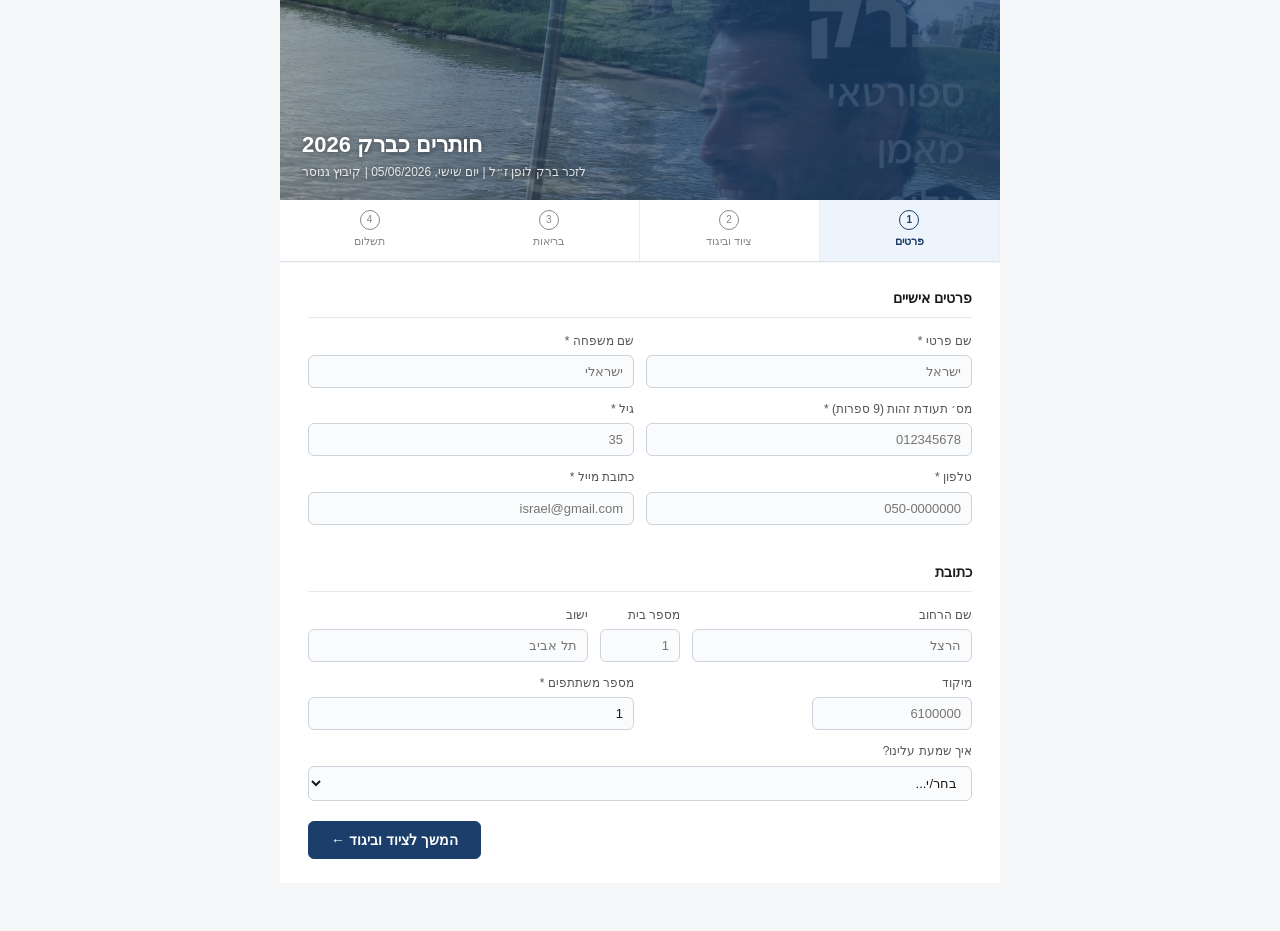
==== index.html @ a7f3f2da "Add close button to success message in index.html" ====
<!DOCTYPE html>
<html lang="he" dir="rtl">
<head>
<meta charset="UTF-8">
<meta name="viewport" content="width=device-width, initial-scale=1.0">
<title>חותרים כברק 2026 — טופס רישום</title>
<link rel="stylesheet" href="css/style.css">
</head>
<body>

<div class="page-wrap">
  <!-- Header hero -->
  <header class="site-header-hero">
    <div class="hero-img-wrap">
      <img src="images/logo.jpg" alt="ברק לופן — חותרים כברק" class="hero-img">
      <div class="hero-overlay">
        <div class="hero-title">חותרים כברק 2026</div>
        <div class="hero-sub">לזכר ברק לופן ז״ל | יום שישי, 05/06/2026 | קיבוץ גנוסר</div>
      </div>
    </div>
  </header>

  <!-- Progress bar -->
  <div class="progress-bar">
    <div class="step active" data-step="1"><span class="snum">1</span><span class="slabel">פרטים</span></div>
    <div class="step" data-step="2"><span class="snum">2</span><span class="slabel">ציוד וביגוד</span></div>
    <div class="step" data-step="3"><span class="snum">3</span><span class="slabel">בריאות</span></div>
    <div class="step" data-step="4"><span class="snum">4</span><span class="slabel">תשלום</span></div>
  </div>

  <main class="form-container">

    <!-- ── STEP 1: פרטים אישיים ── -->
    <section class="form-step active" id="step1">
      <h2 class="section-title">פרטים אישיים</h2>
      <div class="field-row">
        <div class="field">
          <label>שם פרטי *</label>
          <input type="text" id="firstName" placeholder="ישראל" required>
        </div>
        <div class="field">
          <label>שם משפחה *</label>
          <input type="text" id="lastName" placeholder="ישראלי" required>
        </div>
      </div>
      <div class="field-row">
        <div class="field">
          <label>מס׳ תעודת זהות (9 ספרות) *</label>
          <input type="text" id="idNumber" placeholder="012345678" maxlength="9" required>
        </div>
        <div class="field">
          <label>גיל *</label>
          <input type="number" id="age" placeholder="35" min="10" max="99" required>
        </div>
      </div>
      <div class="field-row">
        <div class="field">
          <label>טלפון *</label>
          <input type="tel" id="phone" placeholder="050-0000000" required>
        </div>
        <div class="field">
          <label>כתובת מייל *</label>
          <input type="email" id="email" placeholder="israel@gmail.com" required>
        </div>
      </div>

      <h2 class="section-title" style="margin-top:1.5rem">כתובת</h2>
      <div class="field-row field-row-3">
        <div class="field">
          <label>שם הרחוב</label>
          <input type="text" id="street" placeholder="הרצל">
        </div>
        <div class="field" style="max-width:100px">
          <label>מספר בית</label>
          <input type="text" id="houseNum" placeholder="1">
        </div>
        <div class="field">
          <label>ישוב</label>
          <input type="text" id="city" placeholder="תל אביב">
        </div>
      </div>
      <div class="field-row">
        <div class="field" style="max-width:160px">
          <label>מיקוד</label>
          <input type="text" id="zipCode" placeholder="6100000">
        </div>
        <div class="field">
          <label>מספר משתתפים *</label>
          <input type="number" id="participants" placeholder="1" min="1" max="10" value="1" required>
        </div>
      </div>
      <div class="field">
        <label>איך שמעת עלינו?</label>
        <select id="hearAbout">
          <option value="">בחר/י...</option>
          <option>דרך חברים</option>
          <option>רשתות חברתיות</option>
          <option>וואטסאפ</option>
          <option>פרסום</option>
          <option>אחר</option>
        </select>
      </div>
      <div class="step-nav">
        <button class="btn btn-primary" onclick="goStep(2)">המשך לציוד וביגוד ←</button>
      </div>
    </section>

    <!-- ── STEP 2: ציוד + ביגוד ── -->
    <section class="form-step" id="step2">
      <h2 class="section-title">ציוד חתירה</h2>
      <p class="section-sub">בחר/י ציוד. המלאי הזמין מוצג בזמן אמת.</p>

      <div class="equip-grid" id="equipGrid">
        <!-- filled by JS from Google Sheets inventory -->
      </div>

      <h2 class="section-title" style="margin-top:1.5rem">ביגוד — חולצות וכובעים</h2>
      <p class="section-sub">הכנס/י כמות לכל מידה (0 = לא מעוניין/ת)</p>

      <!-- חולצות -->
      <div class="merch-card">
        <div class="merch-thumb shirt-thumb"><img src="images/shirt.jpg" alt="חולצת חותרים כברק" style="width:100%;height:100%;object-fit:cover;object-position:center 30%;border-radius:6px"></div>
        <div class="merch-details">
          <div class="merch-name">חולצת מועדון — חותרים כברק</div>
          <div class="merch-price">₪40 ליחידה</div>
          <div class="shirt-sizes">
            <div class="size-field" data-size="S">
              <label>S</label>
              <input type="number" id="shirt_S" min="0" value="0" oninput="updateSummary()">
              <span class="stock-badge" id="stock_shirt_S">...</span>
            </div>
            <div class="size-field" data-size="M">
              <label>M</label>
              <input type="number" id="shirt_M" min="0" value="0" oninput="updateSummary()">
              <span class="stock-badge" id="stock_shirt_M">...</span>
            </div>
            <div class="size-field" data-size="L">
              <label>L</label>
              <input type="number" id="shirt_L" min="0" value="0" oninput="updateSummary()">
              <span class="stock-badge" id="stock_shirt_L">...</span>
            </div>
            <div class="size-field" data-size="XL">
              <label>XL</label>
              <input type="number" id="shirt_XL" min="0" value="0" oninput="updateSummary()">
              <span class="stock-badge" id="stock_shirt_XL">...</span>
            </div>
            <div class="size-field" data-size="XXL">
              <label>XXL</label>
              <input type="number" id="shirt_XXL" min="0" value="0" oninput="updateSummary()">
              <span class="stock-badge" id="stock_shirt_XXL">...</span>
            </div>
          </div>
        </div>
      </div>

      <!-- כובע -->
      <div class="merch-card" style="margin-top:10px">
        <div class="merch-thumb hat-thumb"><img src="images/hat.jpg" alt="כובע חותרים כברק" style="width:100%;height:100%;object-fit:cover;object-position:center top;border-radius:6px"></div>
        <div class="merch-details">
          <div class="merch-name">כובע — חותרים כברק</div>
          <div class="merch-price">₪40 ליחידה</div>
          <div class="hat-row">
            <label>כמות:</label>
            <input type="number" id="hat_qty" min="0" value="0" oninput="updateSummary()">
            <span class="stock-badge" id="stock_hat">...</span>
          </div>
        </div>
      </div>

      <!-- סיכום -->
      <div class="order-summary" id="orderSummary">
        <div class="summary-row"><span>חולצות</span><span id="sum_shirts">₪0</span></div>
        <div class="summary-row"><span>כובעים</span><span id="sum_hats">₪0</span></div>
        <div class="summary-row total"><span>סה״כ לתשלום</span><span id="sum_total">₪0</span></div>
      </div>

      <div class="step-nav">
        <button class="btn btn-ghost" onclick="goStep(1)">← חזרה</button>
        <button class="btn btn-primary" onclick="goStep(3)">המשך להצהרת בריאות ←</button>
      </div>
    </section>

    <!-- ── STEP 3: הצהרת בריאות ── -->
    <section class="form-step" id="step3">
      <h2 class="section-title">הצהרת בריאות וכתב ויתור</h2>

      <a class="doc-link" href="health_declaration.pdf" target="_blank">
        <span class="doc-icon">📄</span>
        <span class="doc-text">
          <strong>הצהרת בריאות וכתב ויתור — חותרים כברק 2026</strong>
          לחץ/י לקריאת המסמך המלא לפני החתימה
          <em>הצהרת_בריאות-מחתר-2026.pdf</em>
        </span>
        <span class="doc-arrow">↗</span>
      </a>

      <div class="notice-box">
        <span class="notice-icon">⚠</span>
        <span><strong>לתשומת לבך:</strong> החתימה על הצהרת הבריאות תקפה ומחייבת עבור כלל המשתתפים הרשומים בהזמנה זו.</span>
      </div>

      <label class="checkbox-row">
        <input type="checkbox" id="healthAgree" onchange="toggleHealthBtn()">
        <span>קראתי את <a href="health_declaration.pdf" target="_blank">הצהרת הבריאות וכתב הויתור</a> המלאים, הבנתי את תוכנם, ואני מסכים/ה לכל האמור בהם בשם עצמי ובשם כלל המשתתפים הרשומים בהזמנה.</span>
      </label>

      <h2 class="section-title" style="margin-top:1.2rem">חתימה דיגיטלית</h2>
      <div class="sign-wrap">
        <canvas id="signCanvas" width="500" height="120"></canvas>
        <button class="sign-clear" onclick="clearSign()">נקה חתימה</button>
      </div>
      <p class="sign-note">החתימה תקפה ומחייבת עבור כלל הרשומים בהזמנה</p>

      <div class="step-nav">
        <button class="btn btn-ghost" onclick="goStep(2)">← חזרה</button>
        <button class="btn btn-primary" id="healthNextBtn" disabled onclick="goStep(4)">המשך לתשלום ←</button>
      </div>
    </section>

    <!-- ── STEP 4: תשלום ── -->
    <section class="form-step" id="step4">
      <h2 class="section-title">סיכום הזמנה</h2>
      <div class="final-summary" id="finalSummary"></div>

      <div id="paymentSection">
        <h2 class="section-title" style="margin-top:1.2rem">תשלום</h2>
        <button class="btn btn-paybox" id="submitBtn" onclick="submitForm()">
          שלם/י <span id="payBtnAmt">₪0</span> דרך PayBox
        </button>
        <p class="pay-note">תועבר/י לאפליקציית PayBox לאישור התשלום</p>
      </div>

      <div id="freeSection" class="hidden">
        <div class="free-notice">
          <span>✓</span> לא נבחרו פריטים לתשלום — ניתן לסיים את ההרשמה
        </div>
        <button class="btn btn-primary" style="width:100%;margin-top:10px" onclick="submitForm()">
          סיים הרשמה ←
        </button>
      </div>

      <div id="submitMsg" class="submit-msg hidden"></div>

      <div class="step-nav" style="margin-top:0.5rem">
        <button class="btn btn-ghost" onclick="goStep(3)">← חזרה</button>
      </div>
    </section>

    <!-- ── SUCCESS ── -->
    <section class="form-step" id="stepSuccess">
      <div class="success-box">
        <div class="success-icon">✓</div>
        <h2>ההרשמה הושלמה!</h2>
        <p id="successEmail"></p>
        <div class="success-summary" id="successSummary"></div>
        <div id="successCloseBtn" class="hidden" style="margin-top:1.2rem">
          <button class="btn btn-primary" style="width:100%" onclick="window.close()">סיום וסגירה ✕</button>
        </div>
      </div>
    </section>

  </main>
</div>

<script src="js/config.js"></script>
<script src="js/inventory.js"></script>
<script src="js/form.js"></script>
<script src="js/signature.js"></script>
</body>
</html>
---- css/style.css ----
/* style.css — חותרים כברק 2026 */

/* ── Reset & base ── */
*, *::before, *::after { box-sizing: border-box; margin: 0; padding: 0; }

body {
  font-family: Arial, 'Helvetica Neue', sans-serif;
  background: #f4f6f8;
  color: #1a1a1a;
  font-size: 15px;
  line-height: 1.6;
}

/* ── Layout ── */
.page-wrap { max-width: 720px; margin: 0 auto; padding-bottom: 3rem; }

/* ── Header ── */
.site-header {
  background: #1b3f6a;
  color: #fff;
  padding: 14px 20px;
}
.header-inner { display: flex; align-items: center; justify-content: space-between; }
.logo         { font-size: 17px; font-weight: bold; }
.header-sub   { font-size: 12px; opacity: .75; }

/* ── Progress bar ── */
.progress-bar {
  display: flex;
  background: #fff;
  border-bottom: 1px solid #dde3ea;
}
.step {
  flex: 1;
  padding: 10px 6px;
  text-align: center;
  font-size: 11px;
  color: #888;
  border-right: 1px solid #eee;
  position: relative;
}
.step:last-child { border-right: none; }
.step.active { color: #1b3f6a; font-weight: bold; background: #eef4fb; }
.step.done   { color: #0f6e56; }
.snum {
  display: inline-flex; align-items: center; justify-content: center;
  width: 20px; height: 20px; border-radius: 50%;
  border: 1.5px solid currentColor; font-size: 10px;
  margin-bottom: 3px;
}
.step.done .snum { background: #0f6e56; border-color: #0f6e56; color: #fff; }
.slabel { display: block; }

/* ── Form container ── */
.form-container { background: #fff; padding: 24px 28px; margin-top: 1px; }
.form-step      { display: none; }
.form-step.active { display: block; }

/* ── Titles ── */
.section-title {
  font-size: 14px; font-weight: bold; color: #1a1a1a;
  border-bottom: 1px solid #e5e9ef; padding-bottom: 8px; margin-bottom: 14px;
}
.section-sub { font-size: 12px; color: #666; margin-bottom: 12px; }

/* ── Fields ── */
.field { display: flex; flex-direction: column; margin-bottom: 12px; }
.field label { font-size: 12px; color: #555; margin-bottom: 4px; }
.field input,
.field select,
input[type=text], input[type=email], input[type=tel],
input[type=number], select {
  border: 1px solid #cdd3da;
  border-radius: 6px;
  padding: 8px 10px;
  font-size: 13px;
  color: #1a1a1a;
  background: #fafbfc;
  width: 100%;
  direction: rtl;
}
input:focus, select:focus { outline: none; border-color: #1b3f6a; background: #fff; }
input.error { border-color: #e24b4a; }

.field-row   { display: grid; grid-template-columns: 1fr 1fr; gap: 12px; }
.field-row-3 { grid-template-columns: 1fr 80px 1fr; }

/* ── Buttons ── */
.btn {
  display: inline-block; padding: 10px 22px; border-radius: 6px;
  font-size: 14px; font-weight: bold; cursor: pointer;
  border: 1px solid #cdd3da; text-align: center;
}
.btn-primary {
  background: #1b3f6a; color: #fff; border-color: #1b3f6a;
}
.btn-primary:hover { background: #163256; }
.btn-ghost {
  background: #f4f6f8; color: #555; border-color: #cdd3da;
}
.btn-ghost:hover { background: #eaecef; }
.btn-paybox {
  background: #0070C0; color: #fff; border-color: #0070C0;
  width: 100%; padding: 12px; font-size: 15px; margin-top: 12px;
}
.btn-paybox:hover { background: #005ea0; }
.btn:disabled { opacity: .45; cursor: not-allowed; }

.step-nav {
  display: flex; gap: 10px; justify-content: flex-start;
  margin-top: 20px; flex-direction: row-reverse;
}

/* ── Equipment cards ── */
.equip-grid {
  display: grid; grid-template-columns: repeat(3,1fr); gap: 12px; margin-bottom: 16px;
}
.equip-card {
  border: 1px solid #dde3ea; border-radius: 8px; padding: 12px;
  background: #fafbfc; text-align: center;
}
.equip-card.out-of-stock { opacity: .55; }
.equip-img {
  height: 80px; border-radius: 6px; margin-bottom: 8px;
  background: #d0e8f5; overflow: hidden;
  display: flex; align-items: center; justify-content: center;
  font-size: 11px; color: #185FA5;
}
.equip-img img {
  width: 100%; height: 100%; object-fit: cover;
  object-position: center; border-radius: 6px; display: block;
}
.equip-img-sup_single   { background: #e8f0e0; color: #3B6D11; }
.equip-img-kayak_double { background: #f0e8f5; color: #534AB7; }
.equip-name  { font-size: 13px; font-weight: bold; margin-bottom: 4px; }
.equip-stock { font-size: 11px; margin-bottom: 8px; }
.equip-qty-row {
  display: flex; align-items: center; gap: 6px; justify-content: center;
}
.equip-qty-row label { font-size: 12px; color: #555; }
.equip-qty-row input { width: 60px; }

/* ── Merch cards ── */
.merch-card {
  display: flex; gap: 14px; border: 1px solid #dde3ea;
  border-radius: 8px; padding: 14px; background: #fafbfc;
}
.merch-thumb {
  width: 80px; height: 80px; flex-shrink: 0; border-radius: 6px;
  background: #e8f0e0; display: flex; align-items: center;
  justify-content: center; font-size: 11px; color: #3B6D11; text-align: center;
  line-height: 1.4;
}
.hat-thumb { background: #fef3e2; color: #854F0B; }
.merch-details { flex: 1; }
.merch-name  { font-size: 13px; font-weight: bold; margin-bottom: 4px; }
.merch-price {
  display: inline-block; font-size: 12px; color: #185FA5;
  background: #e6f1fb; border-radius: 4px; padding: 2px 8px; margin-bottom: 10px;
}
.shirt-sizes {
  display: flex; gap: 10px; flex-wrap: wrap;
}
.size-field { display: flex; flex-direction: column; align-items: center; gap: 3px; }
.size-field label { font-size: 11px; color: #555; }
.size-field input  { width: 52px; text-align: center; }
.hat-row {
  display: flex; align-items: center; gap: 10px;
}
.hat-row label { font-size: 12px; color: #555; }
.hat-row input  { width: 70px; }

/* ── Stock badges ── */
.stock-badge {
  font-size: 10px; border-radius: 4px; padding: 2px 5px;
}
.stock-ok      { color: #3B6D11; background: #EAF3DE; }
.stock-low     { color: #854F0B; background: #FAEEDA; }
.stock-out     { color: #A32D2D; background: #FCEBEB; }
.stock-unknown { color: #888;    background: #f0f0f0; }

/* ── Order summary ── */
.order-summary {
  border: 1px solid #dde3ea; border-radius: 8px; padding: 12px 16px;
  background: #fafbfc; margin-top: 16px;
}
.summary-row {
  display: flex; justify-content: space-between;
  font-size: 13px; padding: 4px 0; color: #333;
}
.summary-row.total {
  font-weight: bold; font-size: 14px;
  border-top: 1px solid #dde3ea; margin-top: 6px; padding-top: 8px;
}

/* ── Document link ── */
.doc-link {
  display: flex; align-items: center; gap: 12px;
  border: 1px solid #1b3f6a; border-radius: 8px;
  padding: 13px 16px; background: #eef4fb; text-decoration: none;
  margin-bottom: 14px; color: #1b3f6a;
}
.doc-icon  { font-size: 20px; flex-shrink: 0; }
.doc-text  { flex: 1; font-size: 12px; line-height: 1.5; }
.doc-text strong { font-size: 13px; display: block; margin-bottom: 2px; }
.doc-text em { font-size: 10px; opacity: .7; font-style: normal; }
.doc-arrow { font-size: 16px; }

/* ── Notice box ── */
.notice-box {
  border: 1px solid #BA7517; border-radius: 8px;
  padding: 10px 14px; background: #FAEEDA;
  font-size: 12px; color: #6B3A07; line-height: 1.6;
  display: flex; gap: 8px; align-items: flex-start; margin-bottom: 14px;
}
.notice-icon { font-size: 15px; flex-shrink: 0; margin-top: 1px; }

/* ── Checkbox row ── */
.checkbox-row {
  display: flex; align-items: flex-start; gap: 10px;
  padding: 12px 14px; border: 1px solid #dde3ea; border-radius: 8px;
  background: #fafbfc; cursor: pointer; margin-bottom: 14px; font-size: 12px;
  line-height: 1.65;
}
.checkbox-row input { margin-top: 3px; flex-shrink: 0; accent-color: #1b3f6a; }
.checkbox-row a { color: #1b3f6a; }

/* ── Signature ── */
.sign-wrap {
  border: 1px dashed #aab4bf; border-radius: 8px;
  background: #fafbfc; position: relative; margin-bottom: 6px;
}
#signCanvas { display: block; width: 100%; cursor: crosshair; touch-action: none; }
.sign-clear {
  position: absolute; top: 6px; left: 8px;
  background: rgba(255,255,255,.85); border: 1px solid #cdd3da;
  border-radius: 4px; font-size: 11px; padding: 3px 8px; cursor: pointer;
}
.sign-note { font-size: 11px; color: #888; text-align: center; margin-bottom: 14px; }

/* ── Final summary ── */
.final-summary {
  border: 1px solid #dde3ea; border-radius: 8px;
  padding: 14px 16px; background: #fafbfc; margin-bottom: 16px;
}
.fs-row {
  display: flex; justify-content: space-between;
  font-size: 13px; padding: 4px 0; color: #333;
}
.fs-row.total {
  font-weight: bold; font-size: 14px;
  border-top: 1px solid #dde3ea; margin-top: 6px; padding-top: 8px;
}

/* ── Payment options ── */
.payment-options { display: flex; gap: 10px; margin-bottom: 4px; }
.pay-option {
  flex: 1; border: 1px solid #cdd3da; border-radius: 8px;
  padding: 10px; text-align: center; cursor: pointer; background: #fafbfc;
}
.pay-option.selected {
  border: 2px solid #0070C0; background: #fff;
}
.pay-name { font-size: 13px; font-weight: bold; color: #1a1a1a; }
.pay-sub  { font-size: 11px; color: #888; margin-top: 2px; }
.pay-option.selected .pay-name { color: #0070C0; }
.pay-note { font-size: 11px; color: #888; text-align: center; margin-top: 6px; }

/* ── Submit message ── */
.submit-msg { padding: 10px 14px; border-radius: 6px; margin-top: 10px;
  background: #FCEBEB; color: #A32D2D; font-size: 13px; }
.hidden { display: none; }

/* ── Success ── */
.success-box { text-align: center; padding: 32px 16px; }
.success-icon {
  width: 54px; height: 54px; border-radius: 50%; background: #EAF3DE;
  display: flex; align-items: center; justify-content: center;
  margin: 0 auto 14px; font-size: 24px; color: #3B6D11;
}
.success-box h2 { font-size: 20px; margin-bottom: 6px; }
.success-box p  { font-size: 13px; color: #666; margin-bottom: 16px; }
.success-summary {
  border: 1px solid #dde3ea; border-radius: 8px;
  padding: 14px 16px; background: #fafbfc; text-align: right;
}

/* ── Badges ── */
.badge         { display: inline-block; padding: 2px 8px; border-radius: 9px; font-size: 11px; font-weight: bold; }
.badge-green   { background: #EAF3DE; color: #3B6D11; }
.badge-amber   { background: #FAEEDA; color: #854F0B; }
.badge-red     { background: #FCEBEB; color: #A32D2D; }
.badge-blue    { background: #E6F1FB; color: #185FA5; }

/* ── Responsive ── */
@media (max-width: 560px) {
  .field-row, .field-row-3 { grid-template-columns: 1fr; }
  .equip-grid { grid-template-columns: 1fr 1fr; }
  .form-container { padding: 16px; }
  .shirt-sizes { gap: 6px; }
}

/* ── Hero header with logo image ── */
.site-header-hero { width: 100%; }
.hero-img-wrap {
  position: relative; width: 100%; height: 200px; overflow: hidden;
}
.hero-img {
  width: 100%; height: 100%; object-fit: cover; object-position: center 30%;
  display: block;
}
.hero-overlay {
  position: absolute; inset: 0;
  background: linear-gradient(to left, rgba(27,63,106,0.72) 40%, rgba(0,0,0,0.25) 100%);
  display: flex; flex-direction: column;
  align-items: flex-end; justify-content: flex-end;
  padding: 18px 22px;
}
.hero-title {
  font-size: 22px; font-weight: bold; color: #fff;
  text-shadow: 0 1px 6px rgba(0,0,0,.5); line-height: 1.2;
}
.hero-sub {
  font-size: 12px; color: rgba(255,255,255,.85);
  text-shadow: 0 1px 4px rgba(0,0,0,.5); margin-top: 4px;
}

@media (max-width: 560px) {
  .hero-img-wrap { height: 150px; }
  .hero-title { font-size: 17px; }
}

/* ── Free registration notice ── */
.free-notice {
  border: 1px solid #0f6e56; border-radius: 8px;
  padding: 12px 16px; background: #EAF3DE;
  font-size: 13px; color: #3B6D11; font-weight: bold;
  display: flex; align-items: center; gap: 8px;
}
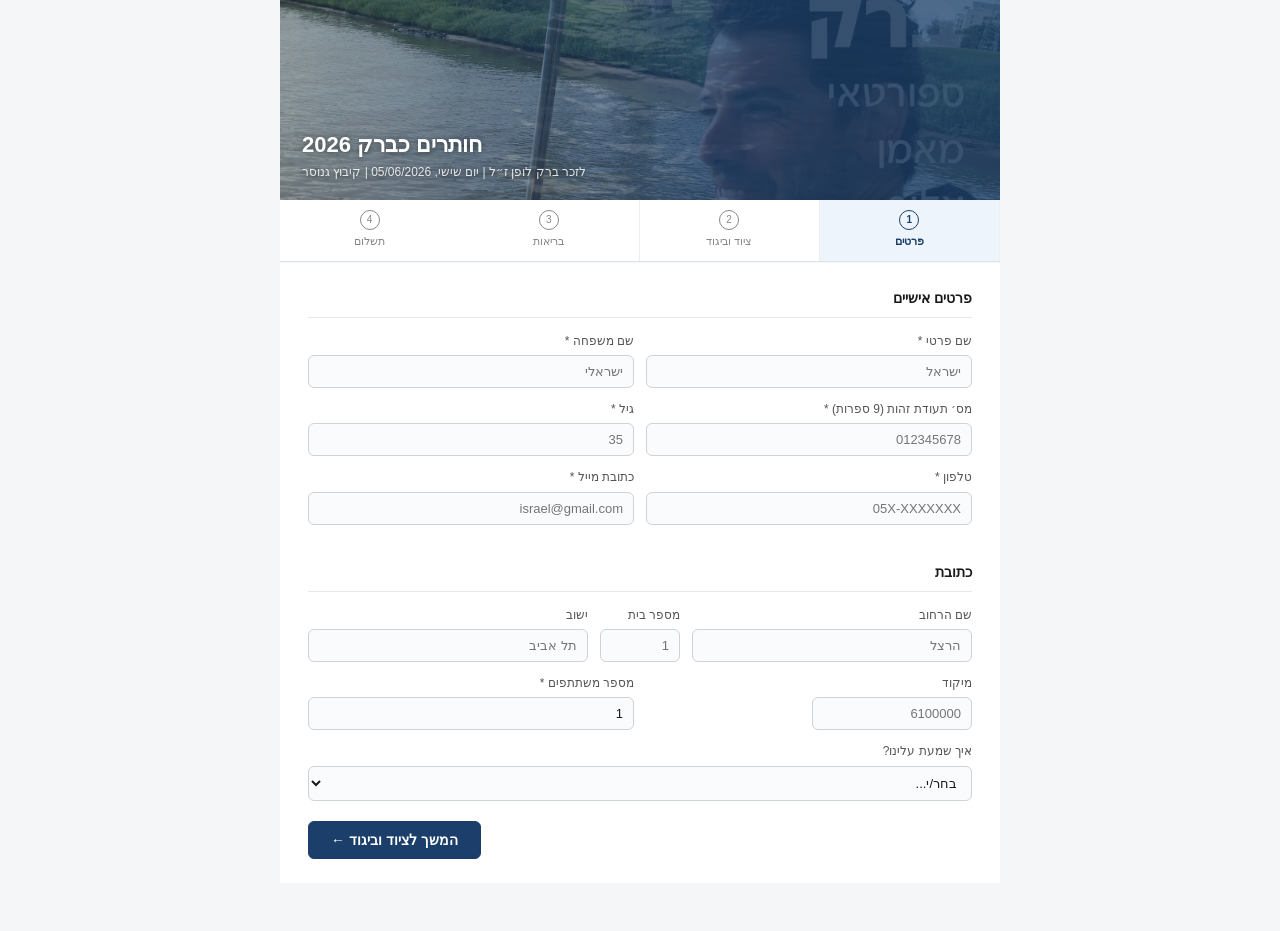
==== commit 53946d2a: "Update age, phone, and participants input constraints" ====
--- a/index.html
+++ b/index.html
@@ -50,13 +50,13 @@
         </div>
         <div class="field">
           <label>גיל *</label>
-          <input type="number" id="age" placeholder="35" min="10" max="99" required>
+          <input type="number" id="age" placeholder="35" min="12" max="99" required>
         </div>
       </div>
       <div class="field-row">
         <div class="field">
           <label>טלפון *</label>
-          <input type="tel" id="phone" placeholder="050-0000000" required>
+          <input type="tel" id="phone" placeholder="05X-XXXXXXX" required>
         </div>
         <div class="field">
           <label>כתובת מייל *</label>
@@ -86,7 +86,7 @@
         </div>
         <div class="field">
           <label>מספר משתתפים *</label>
-          <input type="number" id="participants" placeholder="1" min="1" max="10" value="1" required>
+          <input type="number" id="participants" placeholder="1" min="1" max="3" value="1" required>
         </div>
       </div>
       <div class="field">
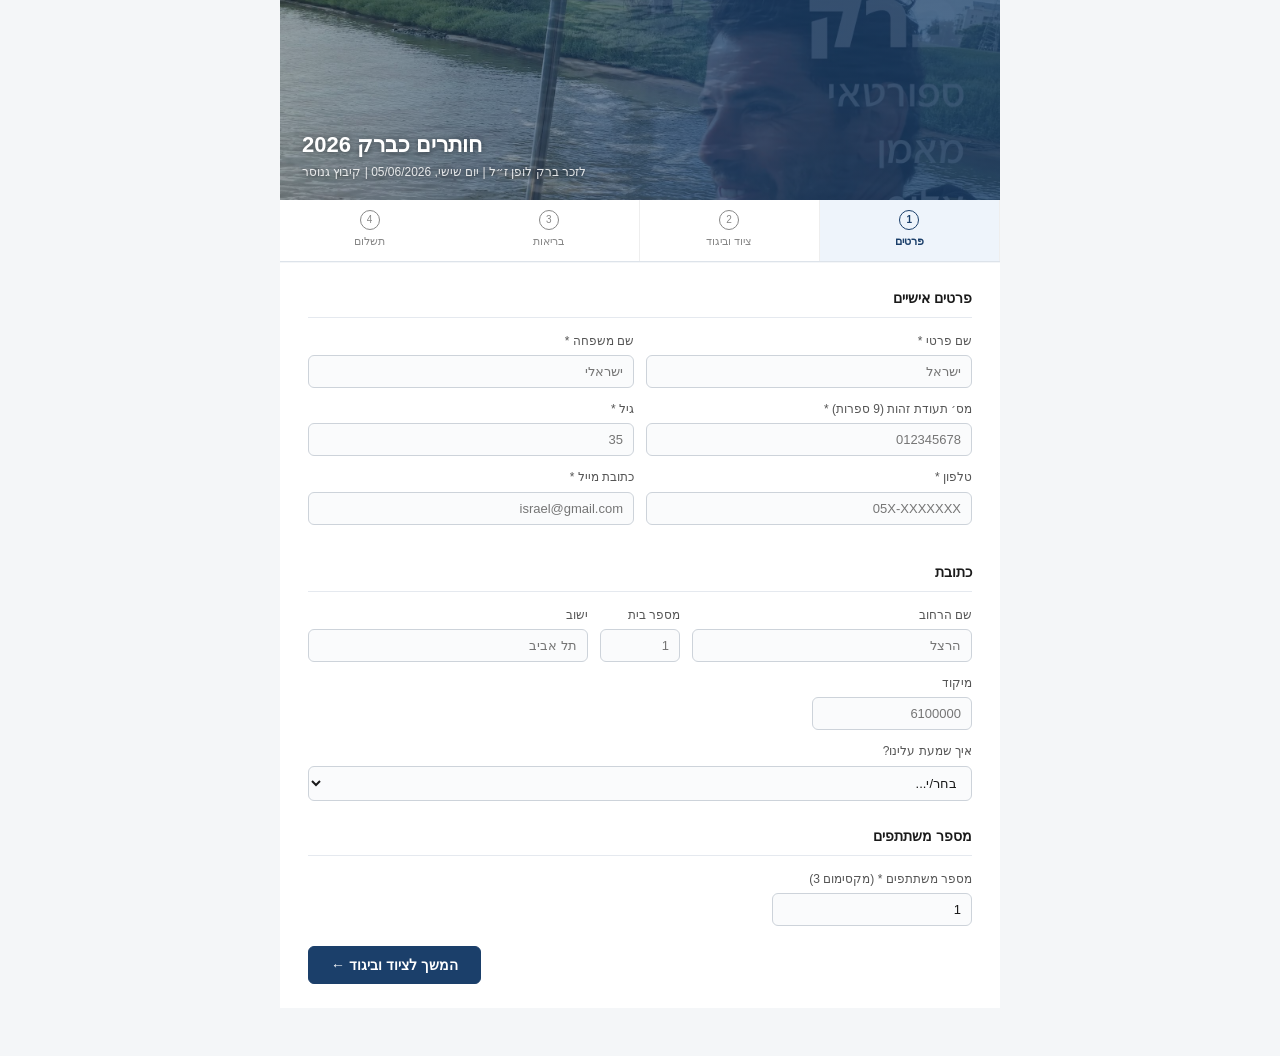
==== commit cbed31f2: "Reorganize participant input fields in index.html" ====
--- a/index.html
+++ b/index.html
@@ -4,6 +4,15 @@
 <meta charset="UTF-8">
 <meta name="viewport" content="width=device-width, initial-scale=1.0">
 <title>חותרים כברק 2026 — טופס רישום</title>
+
+<!-- Open Graph — תצוגה בוואטסאפ / פייסבוק / מייל -->
+<meta property="og:title"       content="חותרים כברק 2026 — הרשמה לאירוע">
+<meta property="og:description" content="לזכר ברק לופן ז״ל | יום שישי 05/06/2026 | קיבוץ גנוסר">
+<meta property="og:image"       content="https://cohengm-givaat.github.io/chotrim-kebarak-2026/images/logo.jpg">
+<meta property="og:url"         content="https://cohengm-givaat.github.io/chotrim-kebarak-2026/">
+<meta property="og:type"        content="website">
+<meta name="twitter:card"       content="summary_large_image">
+
 <link rel="stylesheet" href="css/style.css">
 </head>
 <body>
@@ -79,15 +88,9 @@
           <input type="text" id="city" placeholder="תל אביב">
         </div>
       </div>
-      <div class="field-row">
-        <div class="field" style="max-width:160px">
+      <div class="field" style="max-width:160px">
           <label>מיקוד</label>
           <input type="text" id="zipCode" placeholder="6100000">
-        </div>
-        <div class="field">
-          <label>מספר משתתפים *</label>
-          <input type="number" id="participants" placeholder="1" min="1" max="3" value="1" required>
-        </div>
       </div>
       <div class="field">
         <label>איך שמעת עלינו?</label>
@@ -99,6 +102,42 @@
           <option>פרסום</option>
           <option>אחר</option>
         </select>
+      </div>
+
+      <h2 class="section-title" style="margin-top:1.5rem">מספר משתתפים</h2>
+      <div class="field" style="max-width:200px">
+        <label>מספר משתתפים * (מקסימום 3)</label>
+        <input type="number" id="participants" placeholder="1" min="1" max="3" value="1" required onchange="updateGuests()">
+      </div>
+
+      <!-- משתתף 2 -->
+      <div id="guest2" style="display:none">
+        <h2 class="section-title" style="margin-top:1rem">פרטי משתתף 2</h2>
+        <div class="field-row">
+          <div class="field">
+            <label>שם מלא *</label>
+            <input type="text" id="guest2Name" placeholder="שם פרטי ומשפחה">
+          </div>
+          <div class="field">
+            <label>תעודת זהות (9 ספרות) *</label>
+            <input type="text" id="guest2Id" placeholder="012345678" maxlength="9">
+          </div>
+        </div>
+      </div>
+
+      <!-- משתתף 3 -->
+      <div id="guest3" style="display:none">
+        <h2 class="section-title" style="margin-top:1rem">פרטי משתתף 3</h2>
+        <div class="field-row">
+          <div class="field">
+            <label>שם מלא *</label>
+            <input type="text" id="guest3Name" placeholder="שם פרטי ומשפחה">
+          </div>
+          <div class="field">
+            <label>תעודת זהות (9 ספרות) *</label>
+            <input type="text" id="guest3Id" placeholder="012345678" maxlength="9">
+          </div>
+        </div>
       </div>
       <div class="step-nav">
         <button class="btn btn-primary" onclick="goStep(2)">המשך לציוד וביגוד ←</button>
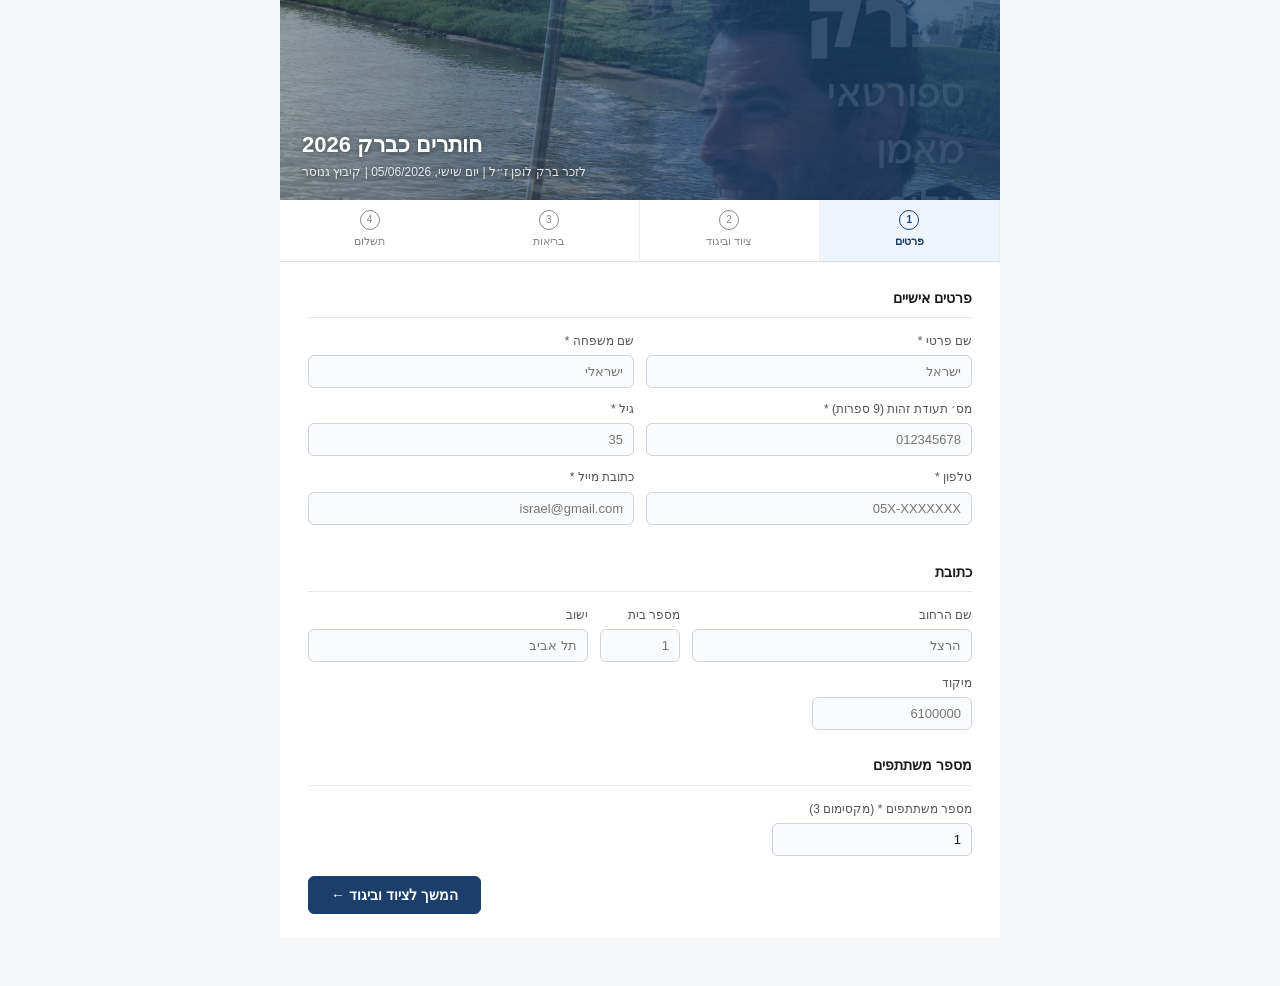
==== commit 79f96d05: "Update index.html" ====
--- a/index.html
+++ b/index.html
@@ -92,17 +92,7 @@
           <label>מיקוד</label>
           <input type="text" id="zipCode" placeholder="6100000">
       </div>
-      <div class="field">
-        <label>איך שמעת עלינו?</label>
-        <select id="hearAbout">
-          <option value="">בחר/י...</option>
-          <option>דרך חברים</option>
-          <option>רשתות חברתיות</option>
-          <option>וואטסאפ</option>
-          <option>פרסום</option>
-          <option>אחר</option>
-        </select>
-      </div>
+
 
       <h2 class="section-title" style="margin-top:1.5rem">מספר משתתפים</h2>
       <div class="field" style="max-width:200px">
@@ -122,6 +112,10 @@
             <label>תעודת זהות (9 ספרות) *</label>
             <input type="text" id="guest2Id" placeholder="012345678" maxlength="9">
           </div>
+          <div class="field" style="max-width:120px">
+            <label>גיל *</label>
+            <input type="number" id="guest2Age" placeholder="18" min="12" max="99">
+          </div>
         </div>
       </div>
 
@@ -136,6 +130,10 @@
           <div class="field">
             <label>תעודת זהות (9 ספרות) *</label>
             <input type="text" id="guest3Id" placeholder="012345678" maxlength="9">
+          </div>
+          <div class="field" style="max-width:120px">
+            <label>גיל *</label>
+            <input type="number" id="guest3Age" placeholder="18" min="12" max="99">
           </div>
         </div>
       </div>
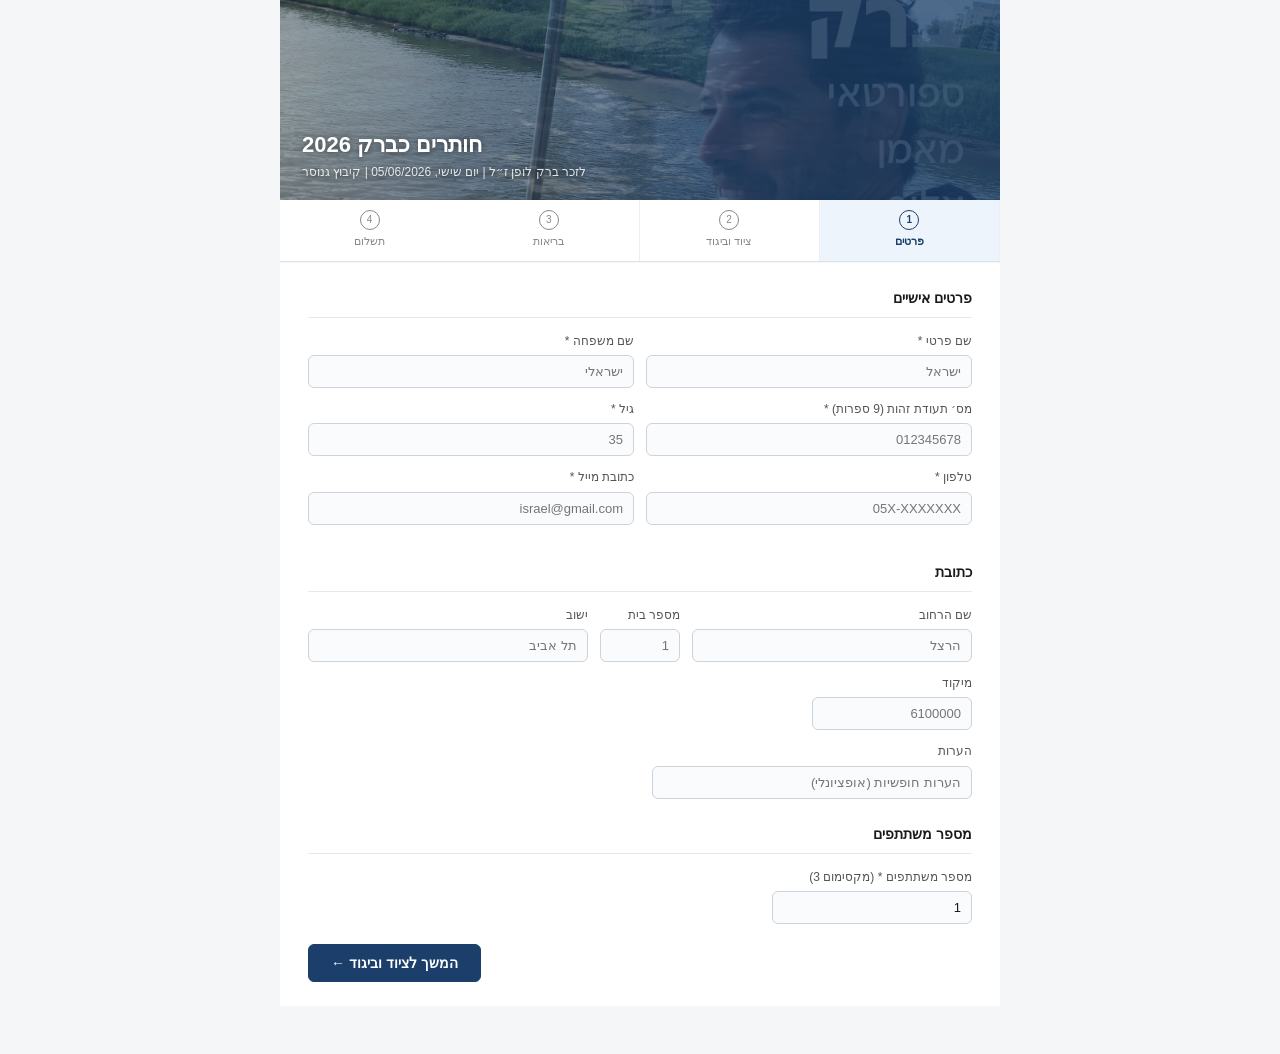
==== commit 7f182518: "Add notes input field and item counters initialization" ====
--- a/index.html
+++ b/index.html
@@ -93,6 +93,10 @@
           <input type="text" id="zipCode" placeholder="6100000">
       </div>
 
+      <div class="field" style="max-width:320px">
+        <label>הערות</label>
+        <input type="text" id="notes" placeholder="הערות חופשיות (אופציונלי)" oninput="updateSummary()">
+      </div>
 
       <h2 class="section-title" style="margin-top:1.5rem">מספר משתתפים</h2>
       <div class="field" style="max-width:200px">
@@ -159,6 +163,7 @@
         <div class="merch-thumb shirt-thumb"><img src="images/shirt.jpg" alt="חולצת חותרים כברק" style="width:100%;height:100%;object-fit:cover;object-position:center 30%;border-radius:6px"></div>
         <div class="merch-details">
           <div class="merch-name">חולצת מועדון — חותרים כברק</div>
+          <div id="shirt_counter" style="font-size:13px;color:#2A7A4F;margin:4px 0 8px;transition:color 0.2s">בחרת 0 מתוך 1 מותר</div>
           <div class="merch-price">₪40 ליחידה</div>
           <div class="shirt-sizes">
             <div class="size-field" data-size="S">
@@ -195,6 +200,7 @@
         <div class="merch-thumb hat-thumb"><img src="images/hat.jpg" alt="כובע חותרים כברק" style="width:100%;height:100%;object-fit:cover;object-position:center top;border-radius:6px"></div>
         <div class="merch-details">
           <div class="merch-name">כובע — חותרים כברק</div>
+          <div id="hat_counter" style="font-size:13px;color:#2A7A4F;margin:4px 0 8px;transition:color 0.2s">בחרת 0 מתוך 1 מותר</div>
           <div class="merch-price">₪40 ליחידה</div>
           <div class="hat-row">
             <label>כמות:</label>
@@ -213,7 +219,7 @@
 
       <div class="step-nav">
         <button class="btn btn-ghost" onclick="goStep(1)">← חזרה</button>
-        <button class="btn btn-primary" onclick="goStep(3)">המשך להצהרת בריאות ←</button>
+        <button id="btn_step2_next" class="btn btn-primary" onclick="goStep(3)">המשך להצהרת בריאות ←</button>
       </div>
     </section>
 
@@ -303,5 +309,11 @@
 <script src="js/inventory.js"></script>
 <script src="js/form.js"></script>
 <script src="js/signature.js"></script>
+<script>
+  // אתחול מונים בטעינת הדף
+  document.addEventListener("DOMContentLoaded", function() {
+    updateItemCounters();
+  });
+</script>
 </body>
 </html>
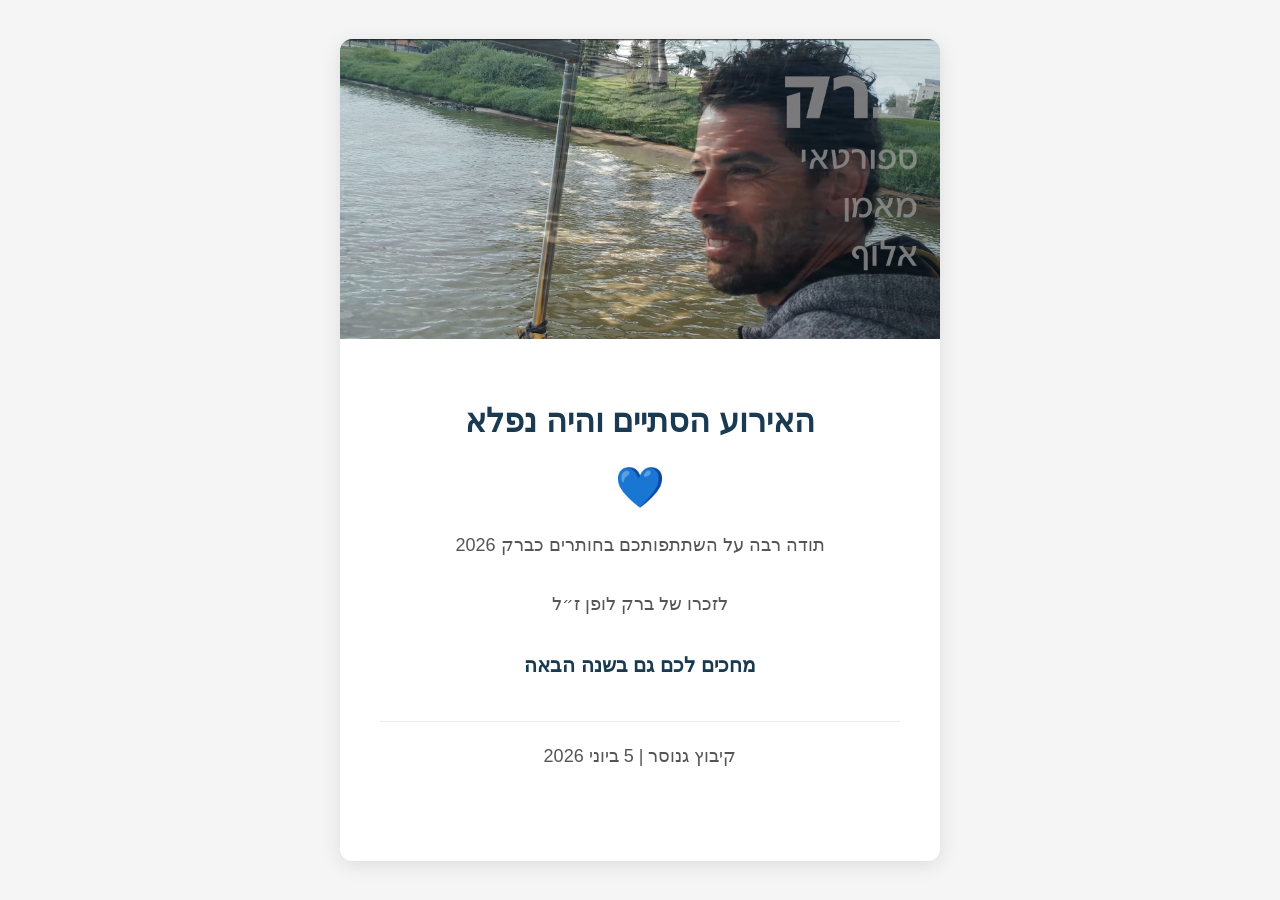
==== commit 4e25d8e2: "Add files via upload" ====
--- a/index.html
+++ b/index.html
@@ -1,319 +1,12 @@
 <!DOCTYPE html>
 <html lang="he" dir="rtl">
 <head>
-<meta charset="UTF-8">
-<meta name="viewport" content="width=device-width, initial-scale=1.0">
-<title>חותרים כברק 2026 — טופס רישום</title>
-
-<!-- Open Graph — תצוגה בוואטסאפ / פייסבוק / מייל -->
-<meta property="og:title"       content="חותרים כברק 2026 — הרשמה לאירוע">
-<meta property="og:description" content="לזכר ברק לופן ז״ל | יום שישי 05/06/2026 | קיבוץ גנוסר">
-<meta property="og:image"       content="https://cohengm-givaat.github.io/chotrim-kebarak-2026/images/logo.jpg">
-<meta property="og:url"         content="https://cohengm-givaat.github.io/chotrim-kebarak-2026/">
-<meta property="og:type"        content="website">
-<meta name="twitter:card"       content="summary_large_image">
-
-<link rel="stylesheet" href="css/style.css">
+  <meta charset="UTF-8">
+  <meta http-equiv="refresh" content="0;url=closed.html">
+  <title>חותרים כברק 2026</title>
 </head>
 <body>
-
-<div class="page-wrap">
-  <!-- Header hero -->
-  <header class="site-header-hero">
-    <div class="hero-img-wrap">
-      <img src="images/logo.jpg" alt="ברק לופן — חותרים כברק" class="hero-img">
-      <div class="hero-overlay">
-        <div class="hero-title">חותרים כברק 2026</div>
-        <div class="hero-sub">לזכר ברק לופן ז״ל | יום שישי, 05/06/2026 | קיבוץ גנוסר</div>
-      </div>
-    </div>
-  </header>
-
-  <!-- Progress bar -->
-  <div class="progress-bar">
-    <div class="step active" data-step="1"><span class="snum">1</span><span class="slabel">פרטים</span></div>
-    <div class="step" data-step="2"><span class="snum">2</span><span class="slabel">ציוד וביגוד</span></div>
-    <div class="step" data-step="3"><span class="snum">3</span><span class="slabel">בריאות</span></div>
-    <div class="step" data-step="4"><span class="snum">4</span><span class="slabel">תשלום</span></div>
-  </div>
-
-  <main class="form-container">
-
-    <!-- ── STEP 1: פרטים אישיים ── -->
-    <section class="form-step active" id="step1">
-      <h2 class="section-title">פרטים אישיים</h2>
-      <div class="field-row">
-        <div class="field">
-          <label>שם פרטי *</label>
-          <input type="text" id="firstName" placeholder="ישראל" required>
-        </div>
-        <div class="field">
-          <label>שם משפחה *</label>
-          <input type="text" id="lastName" placeholder="ישראלי" required>
-        </div>
-      </div>
-      <div class="field-row">
-        <div class="field">
-          <label>מס׳ תעודת זהות (9 ספרות) *</label>
-          <input type="text" id="idNumber" placeholder="012345678" maxlength="9" required>
-        </div>
-        <div class="field">
-          <label>גיל *</label>
-          <input type="number" id="age" placeholder="35" min="12" max="99" required>
-        </div>
-      </div>
-      <div class="field-row">
-        <div class="field">
-          <label>טלפון *</label>
-          <input type="tel" id="phone" placeholder="05X-XXXXXXX" required>
-        </div>
-        <div class="field">
-          <label>כתובת מייל *</label>
-          <input type="email" id="email" placeholder="israel@gmail.com" required>
-        </div>
-      </div>
-
-      <h2 class="section-title" style="margin-top:1.5rem">כתובת</h2>
-      <div class="field-row field-row-3">
-        <div class="field">
-          <label>שם הרחוב</label>
-          <input type="text" id="street" placeholder="הרצל">
-        </div>
-        <div class="field" style="max-width:100px">
-          <label>מספר בית</label>
-          <input type="text" id="houseNum" placeholder="1">
-        </div>
-        <div class="field">
-          <label>ישוב</label>
-          <input type="text" id="city" placeholder="תל אביב">
-        </div>
-      </div>
-      <div class="field" style="max-width:160px">
-          <label>מיקוד</label>
-          <input type="text" id="zipCode" placeholder="6100000">
-      </div>
-
-      <div class="field" style="max-width:320px">
-        <label>הערות</label>
-        <input type="text" id="notes" placeholder="הערות חופשיות (אופציונלי)" oninput="updateSummary()">
-      </div>
-
-      <h2 class="section-title" style="margin-top:1.5rem">מספר משתתפים</h2>
-      <div class="field" style="max-width:200px">
-        <label>מספר משתתפים * (מקסימום 3)</label>
-        <input type="number" id="participants" placeholder="1" min="1" max="3" value="1" required onchange="updateGuests()">
-      </div>
-
-      <!-- משתתף 2 -->
-      <div id="guest2" style="display:none">
-        <h2 class="section-title" style="margin-top:1rem">פרטי משתתף 2</h2>
-        <div class="field-row">
-          <div class="field">
-            <label>שם מלא *</label>
-            <input type="text" id="guest2Name" placeholder="שם פרטי ומשפחה">
-          </div>
-          <div class="field">
-            <label>תעודת זהות (9 ספרות) *</label>
-            <input type="text" id="guest2Id" placeholder="012345678" maxlength="9">
-          </div>
-          <div class="field" style="max-width:120px">
-            <label>גיל *</label>
-            <input type="number" id="guest2Age" placeholder="18" min="12" max="99">
-          </div>
-        </div>
-      </div>
-
-      <!-- משתתף 3 -->
-      <div id="guest3" style="display:none">
-        <h2 class="section-title" style="margin-top:1rem">פרטי משתתף 3</h2>
-        <div class="field-row">
-          <div class="field">
-            <label>שם מלא *</label>
-            <input type="text" id="guest3Name" placeholder="שם פרטי ומשפחה">
-          </div>
-          <div class="field">
-            <label>תעודת זהות (9 ספרות) *</label>
-            <input type="text" id="guest3Id" placeholder="012345678" maxlength="9">
-          </div>
-          <div class="field" style="max-width:120px">
-            <label>גיל *</label>
-            <input type="number" id="guest3Age" placeholder="18" min="12" max="99">
-          </div>
-        </div>
-      </div>
-      <div class="step-nav">
-        <button class="btn btn-primary" onclick="goStep(2)">המשך לציוד וביגוד ←</button>
-      </div>
-    </section>
-
-    <!-- ── STEP 2: ציוד + ביגוד ── -->
-    <section class="form-step" id="step2">
-      <h2 class="section-title">ציוד חתירה</h2>
-      <p class="section-sub">בחר/י ציוד. המלאי הזמין מוצג בזמן אמת.</p>
-
-      <div class="equip-grid" id="equipGrid">
-        <!-- filled by JS from Google Sheets inventory -->
-      </div>
-
-      <h2 class="section-title" style="margin-top:1.5rem">ביגוד — חולצות וכובעים</h2>
-      <p class="section-sub">הכנס/י כמות לכל מידה (0 = לא מעוניין/ת)</p>
-
-      <!-- חולצות -->
-      <div class="merch-card">
-        <div class="merch-thumb shirt-thumb"><img src="images/shirt.jpg" alt="חולצת חותרים כברק" style="width:100%;height:100%;object-fit:cover;object-position:center 30%;border-radius:6px"></div>
-        <div class="merch-details">
-          <div class="merch-name">חולצת מועדון — חותרים כברק</div>
-          <div id="shirt_counter" style="font-size:13px;color:#2A7A4F;margin:4px 0 8px;transition:color 0.2s">בחרת 0 מתוך 1 מותר</div>
-          <div class="merch-price">₪40 ליחידה</div>
-          <div class="shirt-sizes">
-            <div class="size-field" data-size="S">
-              <label>S</label>
-              <input type="number" id="shirt_S" min="0" value="0" oninput="updateSummary()">
-              <span class="stock-badge" id="stock_shirt_S">...</span>
-            </div>
-            <div class="size-field" data-size="M">
-              <label>M</label>
-              <input type="number" id="shirt_M" min="0" value="0" oninput="updateSummary()">
-              <span class="stock-badge" id="stock_shirt_M">...</span>
-            </div>
-            <div class="size-field" data-size="L">
-              <label>L</label>
-              <input type="number" id="shirt_L" min="0" value="0" oninput="updateSummary()">
-              <span class="stock-badge" id="stock_shirt_L">...</span>
-            </div>
-            <div class="size-field" data-size="XL">
-              <label>XL</label>
-              <input type="number" id="shirt_XL" min="0" value="0" oninput="updateSummary()">
-              <span class="stock-badge" id="stock_shirt_XL">...</span>
-            </div>
-            <div class="size-field" data-size="XXL">
-              <label>XXL</label>
-              <input type="number" id="shirt_XXL" min="0" value="0" oninput="updateSummary()">
-              <span class="stock-badge" id="stock_shirt_XXL">...</span>
-            </div>
-          </div>
-        </div>
-      </div>
-
-      <!-- כובע -->
-      <div class="merch-card" style="margin-top:10px">
-        <div class="merch-thumb hat-thumb"><img src="images/hat.jpg" alt="כובע חותרים כברק" style="width:100%;height:100%;object-fit:cover;object-position:center top;border-radius:6px"></div>
-        <div class="merch-details">
-          <div class="merch-name">כובע — חותרים כברק</div>
-          <div id="hat_counter" style="font-size:13px;color:#2A7A4F;margin:4px 0 8px;transition:color 0.2s">בחרת 0 מתוך 1 מותר</div>
-          <div class="merch-price">₪40 ליחידה</div>
-          <div class="hat-row">
-            <label>כמות:</label>
-            <input type="number" id="hat_qty" min="0" value="0" oninput="updateSummary()">
-            <span class="stock-badge" id="stock_hat">...</span>
-          </div>
-        </div>
-      </div>
-
-      <!-- סיכום -->
-      <div class="order-summary" id="orderSummary">
-        <div class="summary-row"><span>חולצות</span><span id="sum_shirts">₪0</span></div>
-        <div class="summary-row"><span>כובעים</span><span id="sum_hats">₪0</span></div>
-        <div class="summary-row total"><span>סה״כ לתשלום</span><span id="sum_total">₪0</span></div>
-      </div>
-
-      <div class="step-nav">
-        <button class="btn btn-ghost" onclick="goStep(1)">← חזרה</button>
-        <button id="btn_step2_next" class="btn btn-primary" onclick="goStep(3)">המשך להצהרת בריאות ←</button>
-      </div>
-    </section>
-
-    <!-- ── STEP 3: הצהרת בריאות ── -->
-    <section class="form-step" id="step3">
-      <h2 class="section-title">הצהרת בריאות וכתב ויתור</h2>
-
-      <a class="doc-link" href="health_declaration.pdf" target="_blank">
-        <span class="doc-icon">📄</span>
-        <span class="doc-text">
-          <strong>הצהרת בריאות וכתב ויתור — חותרים כברק 2026</strong>
-          לחץ/י לקריאת המסמך המלא לפני החתימה
-          <em>הצהרת_בריאות-מחתר-2026.pdf</em>
-        </span>
-        <span class="doc-arrow">↗</span>
-      </a>
-
-      <div class="notice-box">
-        <span class="notice-icon">⚠</span>
-        <span><strong>לתשומת לבך:</strong> החתימה על הצהרת הבריאות תקפה ומחייבת עבור כלל המשתתפים הרשומים בהזמנה זו.</span>
-      </div>
-
-      <label class="checkbox-row">
-        <input type="checkbox" id="healthAgree" onchange="toggleHealthBtn()">
-        <span>קראתי את <a href="health_declaration.pdf" target="_blank">הצהרת הבריאות וכתב הויתור</a> המלאים, הבנתי את תוכנם, ואני מסכים/ה לכל האמור בהם בשם עצמי ובשם כלל המשתתפים הרשומים בהזמנה.</span>
-      </label>
-
-      <h2 class="section-title" style="margin-top:1.2rem">חתימה דיגיטלית</h2>
-      <div class="sign-wrap">
-        <canvas id="signCanvas" width="500" height="120"></canvas>
-        <button class="sign-clear" onclick="clearSign()">נקה חתימה</button>
-      </div>
-      <p class="sign-note">החתימה תקפה ומחייבת עבור כלל הרשומים בהזמנה</p>
-
-      <div class="step-nav">
-        <button class="btn btn-ghost" onclick="goStep(2)">← חזרה</button>
-        <button class="btn btn-primary" id="healthNextBtn" disabled onclick="goStep(4)">המשך לתשלום ←</button>
-      </div>
-    </section>
-
-    <!-- ── STEP 4: תשלום ── -->
-    <section class="form-step" id="step4">
-      <h2 class="section-title">סיכום הזמנה</h2>
-      <div class="final-summary" id="finalSummary"></div>
-
-      <div id="paymentSection">
-        <h2 class="section-title" style="margin-top:1.2rem">תשלום</h2>
-        <button class="btn btn-paybox" id="submitBtn" onclick="submitForm()">
-          שלם/י <span id="payBtnAmt">₪0</span> דרך PayBox
-        </button>
-        <p class="pay-note">תועבר/י לאפליקציית PayBox לאישור התשלום</p>
-      </div>
-
-      <div id="freeSection" class="hidden">
-        <div class="free-notice">
-          <span>✓</span> לא נבחרו פריטים לתשלום — ניתן לסיים את ההרשמה
-        </div>
-        <button class="btn btn-primary" style="width:100%;margin-top:10px" onclick="submitForm()">
-          סיים הרשמה ←
-        </button>
-      </div>
-
-      <div id="submitMsg" class="submit-msg hidden"></div>
-
-      <div class="step-nav" style="margin-top:0.5rem">
-        <button class="btn btn-ghost" onclick="goStep(3)">← חזרה</button>
-      </div>
-    </section>
-
-    <!-- ── SUCCESS ── -->
-    <section class="form-step" id="stepSuccess">
-      <div class="success-box">
-        <div class="success-icon">✓</div>
-        <h2>ההרשמה הושלמה!</h2>
-        <p id="successEmail"></p>
-        <div class="success-summary" id="successSummary"></div>
-        <div id="successCloseBtn" class="hidden" style="margin-top:1.2rem">
-          <button class="btn btn-primary" style="width:100%" onclick="window.close()">סיום וסגירה ✕</button>
-        </div>
-      </div>
-    </section>
-
-  </main>
-</div>
-
-<script src="js/config.js"></script>
-<script src="js/inventory.js"></script>
-<script src="js/form.js"></script>
-<script src="js/signature.js"></script>
-<script>
-  // אתחול מונים בטעינת הדף
-  document.addEventListener("DOMContentLoaded", function() {
-    updateItemCounters();
-  });
-</script>
+  <p>מפנה אתכם לעמוד האירוע...</p>
+  <a href="closed.html">לחץ כאן אם לא הנתונים אוטומטית</a>
 </body>
 </html>
